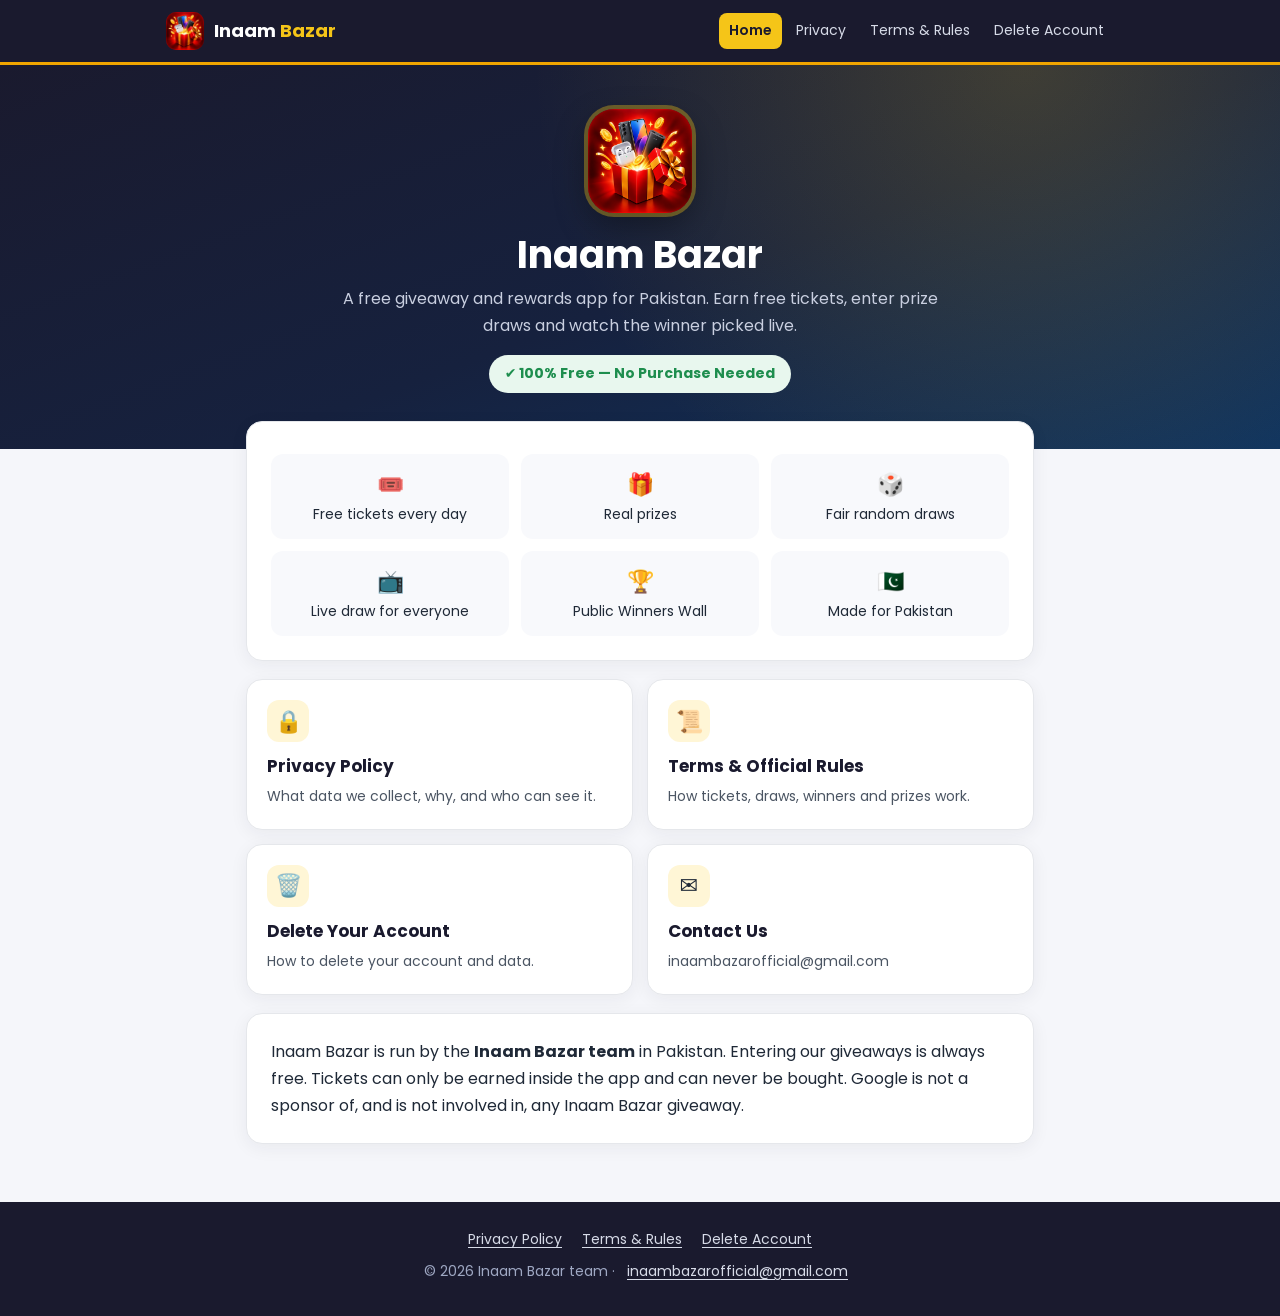
==== index.html @ 87948e8a "Add official website: home, privacy policy, terms & official rules, delete account Co-Authored-By: C" ====
<!doctype html>
<html lang="en">
<head>
  <meta charset="utf-8">
  <meta name="viewport" content="width=device-width, initial-scale=1">
  <title>Inaam Bazar — Free Giveaways for Pakistan</title>
  <meta name="description" content="Inaam Bazar is a 100% free giveaway and rewards app for Pakistan. Earn free tickets, enter prize draws and watch winners live. No purchase needed.">
  <link rel="icon" type="image/png" href="logo.png">
  <link rel="preconnect" href="https://fonts.googleapis.com">
  <link rel="preconnect" href="https://fonts.gstatic.com" crossorigin>
  <link href="https://fonts.googleapis.com/css2?family=Poppins:wght@400;600;700&display=swap" rel="stylesheet">
  <link rel="stylesheet" href="style.css">
</head>
<body>
  <header class="topbar">
    <div class="topbar-inner">
      <a class="brand" href="./"><img src="logo.png" alt=""><span>Inaam <b>Bazar</b></span></a>
      <nav class="nav">
        <a href="./" class="active">Home</a>
        <a href="privacy.html">Privacy</a>
        <a href="terms.html">Terms &amp; Rules</a>
        <a href="delete-account.html">Delete Account</a>
      </nav>
    </div>
  </header>

  <div class="hero">
    <img class="hero-logo" src="logo.png" alt="Inaam Bazar logo">
    <h1>Inaam Bazar</h1>
    <p>A free giveaway and rewards app for Pakistan. Earn free tickets, enter prize draws and watch the winner picked live.</p>
    <div class="badge-free">✔ 100% Free — No Purchase Needed</div>
  </div>

  <main>
    <div class="card">
      <ul class="features">
        <li><b>🎟️</b>Free tickets every day</li>
        <li><b>🎁</b>Real prizes</li>
        <li><b>🎲</b>Fair random draws</li>
        <li><b>📺</b>Live draw for everyone</li>
        <li><b>🏆</b>Public Winners Wall</li>
        <li><b>🇵🇰</b>Made for Pakistan</li>
      </ul>
    </div>

    <div class="tiles">
      <a class="tile" href="privacy.html">
        <div class="icon">🔒</div>
        <h3>Privacy Policy</h3>
        <p>What data we collect, why, and who can see it.</p>
      </a>
      <a class="tile" href="terms.html">
        <div class="icon">📜</div>
        <h3>Terms &amp; Official Rules</h3>
        <p>How tickets, draws, winners and prizes work.</p>
      </a>
      <a class="tile" href="delete-account.html">
        <div class="icon">🗑️</div>
        <h3>Delete Your Account</h3>
        <p>How to delete your account and data.</p>
      </a>
      <a class="tile" href="mailto:inaambazarofficial@gmail.com">
        <div class="icon">✉️</div>
        <h3>Contact Us</h3>
        <p>inaambazarofficial@gmail.com</p>
      </a>
    </div>

    <div class="card" style="margin-top:18px">
      <p style="margin:0">Inaam Bazar is run by the <b>Inaam Bazar team</b> in Pakistan. Entering our giveaways is always free. Tickets can only be earned inside the app and can never be bought. Google is not a sponsor of, and is not involved in, any Inaam Bazar giveaway.</p>
    </div>
  </main>

  <footer>
    <a href="privacy.html">Privacy Policy</a>
    <a href="terms.html">Terms &amp; Rules</a>
    <a href="delete-account.html">Delete Account</a>
    <p>© 2026 Inaam Bazar team · <a href="mailto:inaambazarofficial@gmail.com">inaambazarofficial@gmail.com</a></p>
  </footer>
</body>
</html>
---- style.css ----
/* Inaam Bazar — official website styles */
:root {
  --navy: #1A1A2E;
  --navy-2: #16213E;
  --navy-3: #0F3460;
  --gold: #F0A500;
  --gold-bright: #F5C518;
  --red: #C0392B;
  --green: #1E8E4E;
  --green-bg: #E8F7EE;
  --ink: #1F2937;
  --ink-soft: #4B5563;
  --line: #E5E7EB;
  --page: #F5F6FA;
  --card: #FFFFFF;
  --radius: 16px;
}

* { box-sizing: border-box; }

html { scroll-behavior: smooth; }

body {
  margin: 0;
  font-family: "Poppins", system-ui, -apple-system, "Segoe UI", Roboto, sans-serif;
  color: var(--ink);
  background: var(--page);
  line-height: 1.7;
  font-size: 16px;
  -webkit-font-smoothing: antialiased;
}

a { color: var(--navy-3); text-underline-offset: 3px; }
a:hover { color: var(--red); }

/* ── Top bar ───────────────────────────────── */
.topbar {
  background: var(--navy);
  border-bottom: 3px solid var(--gold);
}
.topbar-inner {
  max-width: 980px;
  margin: 0 auto;
  padding: 12px 16px;
  display: flex;
  align-items: center;
  justify-content: space-between;
  gap: 12px;
  flex-wrap: wrap;
}
.brand {
  display: flex;
  align-items: center;
  gap: 10px;
  color: #fff;
  text-decoration: none;
  font-weight: 700;
  font-size: 18px;
}
.brand img { width: 38px; height: 38px; border-radius: 10px; }
.brand span b { color: var(--gold-bright); font-weight: 700; }
.brand:hover { color: #fff; }
.nav { display: flex; gap: 4px; flex-wrap: wrap; }
.nav a {
  color: #D7DBE8;
  text-decoration: none;
  font-size: 14px;
  padding: 6px 10px;
  border-radius: 8px;
}
.nav a:hover { color: #fff; background: rgba(255,255,255,0.08); }
.nav a.active { color: var(--navy); background: var(--gold-bright); font-weight: 600; }

/* ── Hero ──────────────────────────────────── */
.hero {
  background:
    radial-gradient(circle at 80% 0%, rgba(245,197,24,0.18), transparent 45%),
    linear-gradient(160deg, var(--navy) 0%, var(--navy-2) 55%, var(--navy-3) 100%);
  color: #fff;
  padding: 44px 16px 56px;
  text-align: center;
}
.hero h1 {
  margin: 10px 0 6px;
  font-size: clamp(26px, 5vw, 38px);
  line-height: 1.25;
}
.hero p { margin: 0 auto; max-width: 620px; color: #C9CFE0; }
.hero .updated { margin-top: 10px; font-size: 13px; color: #9FA8C3; }
.hero-logo {
  width: 104px; height: 104px;
  border-radius: 26px;
  box-shadow: 0 0 0 4px rgba(245,197,24,0.35), 0 12px 32px rgba(0,0,0,0.35);
}

.badge-free {
  display: inline-flex;
  align-items: center;
  gap: 8px;
  margin-top: 16px;
  padding: 7px 16px;
  border-radius: 999px;
  background: var(--green-bg);
  color: var(--green);
  font-weight: 700;
  font-size: 14px;
}

/* ── Content ───────────────────────────────── */
main {
  max-width: 820px;
  margin: -28px auto 0;
  padding: 0 16px 40px;
}

.card {
  background: var(--card);
  border: 1px solid var(--line);
  border-radius: var(--radius);
  padding: 24px;
  margin-bottom: 18px;
  box-shadow: 0 4px 18px rgba(26,26,46,0.06);
}

.summary {
  border-left: 5px solid var(--gold);
  background: #FFFBEB;
}
.summary h2 { margin-top: 0; font-size: 18px; }
.summary ul { margin: 0; padding-left: 20px; }
.summary li { margin: 4px 0; }

.toc ol { margin: 0; padding-left: 22px; columns: 2; column-gap: 28px; }
.toc li { margin: 3px 0; break-inside: avoid; }
.toc h2 { margin-top: 0; font-size: 18px; }

section.card h2 {
  margin: 0 0 8px;
  font-size: 20px;
  color: var(--navy);
  scroll-margin-top: 16px;
}
section.card h3 { font-size: 16px; margin: 16px 0 4px; color: var(--navy-3); }
section.card p { margin: 8px 0; }
section.card ul, section.card ol { margin: 8px 0; padding-left: 22px; }
section.card li { margin: 4px 0; }

.note {
  background: #F0F4FF;
  border: 1px solid #D6E0FF;
  border-radius: 12px;
  padding: 12px 14px;
  margin: 12px 0;
  font-size: 15px;
}
.note.warn { background: #FFF4F2; border-color: #F8D4CE; }
.note.ok { background: var(--green-bg); border-color: #BFE6CD; }

table {
  width: 100%;
  border-collapse: collapse;
  margin: 10px 0;
  font-size: 15px;
}
th, td {
  text-align: left;
  vertical-align: top;
  padding: 10px 10px;
  border-bottom: 1px solid var(--line);
}
th { background: #F8F9FC; font-weight: 600; color: var(--navy); }
.table-wrap { overflow-x: auto; }

/* ── Home page tiles ───────────────────────── */
.tiles {
  display: grid;
  grid-template-columns: repeat(2, 1fr);
  gap: 14px;
}
.tile {
  display: block;
  text-decoration: none;
  color: var(--ink);
  background: var(--card);
  border: 1px solid var(--line);
  border-radius: var(--radius);
  padding: 20px;
  box-shadow: 0 4px 18px rgba(26,26,46,0.06);
  transition: transform .15s ease, border-color .15s ease;
}
.tile:hover { transform: translateY(-2px); border-color: var(--gold); color: var(--ink); }
.tile .icon {
  width: 42px; height: 42px;
  border-radius: 12px;
  display: grid; place-items: center;
  font-size: 22px;
  background: #FFF6D6;
  margin-bottom: 10px;
}
.tile h3 { margin: 0 0 4px; font-size: 17px; color: var(--navy); }
.tile p { margin: 0; font-size: 14px; color: var(--ink-soft); }

.features {
  display: grid;
  grid-template-columns: repeat(3, 1fr);
  gap: 12px;
  margin: 8px 0 0;
  padding: 0;
  list-style: none;
}
.features li {
  background: #F8F9FC;
  border-radius: 12px;
  padding: 12px;
  font-size: 14px;
  text-align: center;
}
.features li b { display: block; font-size: 22px; }

.steps { counter-reset: step; list-style: none; padding-left: 0 !important; }
.steps li {
  counter-increment: step;
  position: relative;
  padding-left: 42px !important;
  margin: 12px 0 !important;
}
.steps li::before {
  content: counter(step);
  position: absolute;
  left: 0; top: 0;
  width: 28px; height: 28px;
  border-radius: 50%;
  background: var(--navy);
  color: var(--gold-bright);
  font-weight: 700;
  font-size: 14px;
  display: grid; place-items: center;
}

.btn {
  display: inline-block;
  background: var(--red);
  color: #fff;
  text-decoration: none;
  font-weight: 600;
  padding: 10px 18px;
  border-radius: 10px;
}
.btn:hover { background: #A93226; color: #fff; }

/* ── Footer ────────────────────────────────── */
footer {
  background: var(--navy);
  color: #9FA8C3;
  font-size: 14px;
  text-align: center;
  padding: 26px 16px 32px;
}
footer a { color: #D7DBE8; margin: 0 8px; }
footer a:hover { color: var(--gold-bright); }
footer p { margin: 8px 0 0; }

@media (max-width: 640px) {
  body { font-size: 15px; }
  .card { padding: 18px; }
  .tiles { grid-template-columns: 1fr; }
  .features { grid-template-columns: 1fr 1fr; }
  .toc ol { columns: 1; }
  .nav { width: 100%; }
  .nav a { font-size: 13px; padding: 5px 8px; }
}

@media print {
  .topbar, footer, .toc { display: none; }
  .hero { background: none; color: #000; padding: 10px; }
  .hero p, .hero .updated { color: #333; }
  main { margin-top: 0; }
  .card { box-shadow: none; }
}
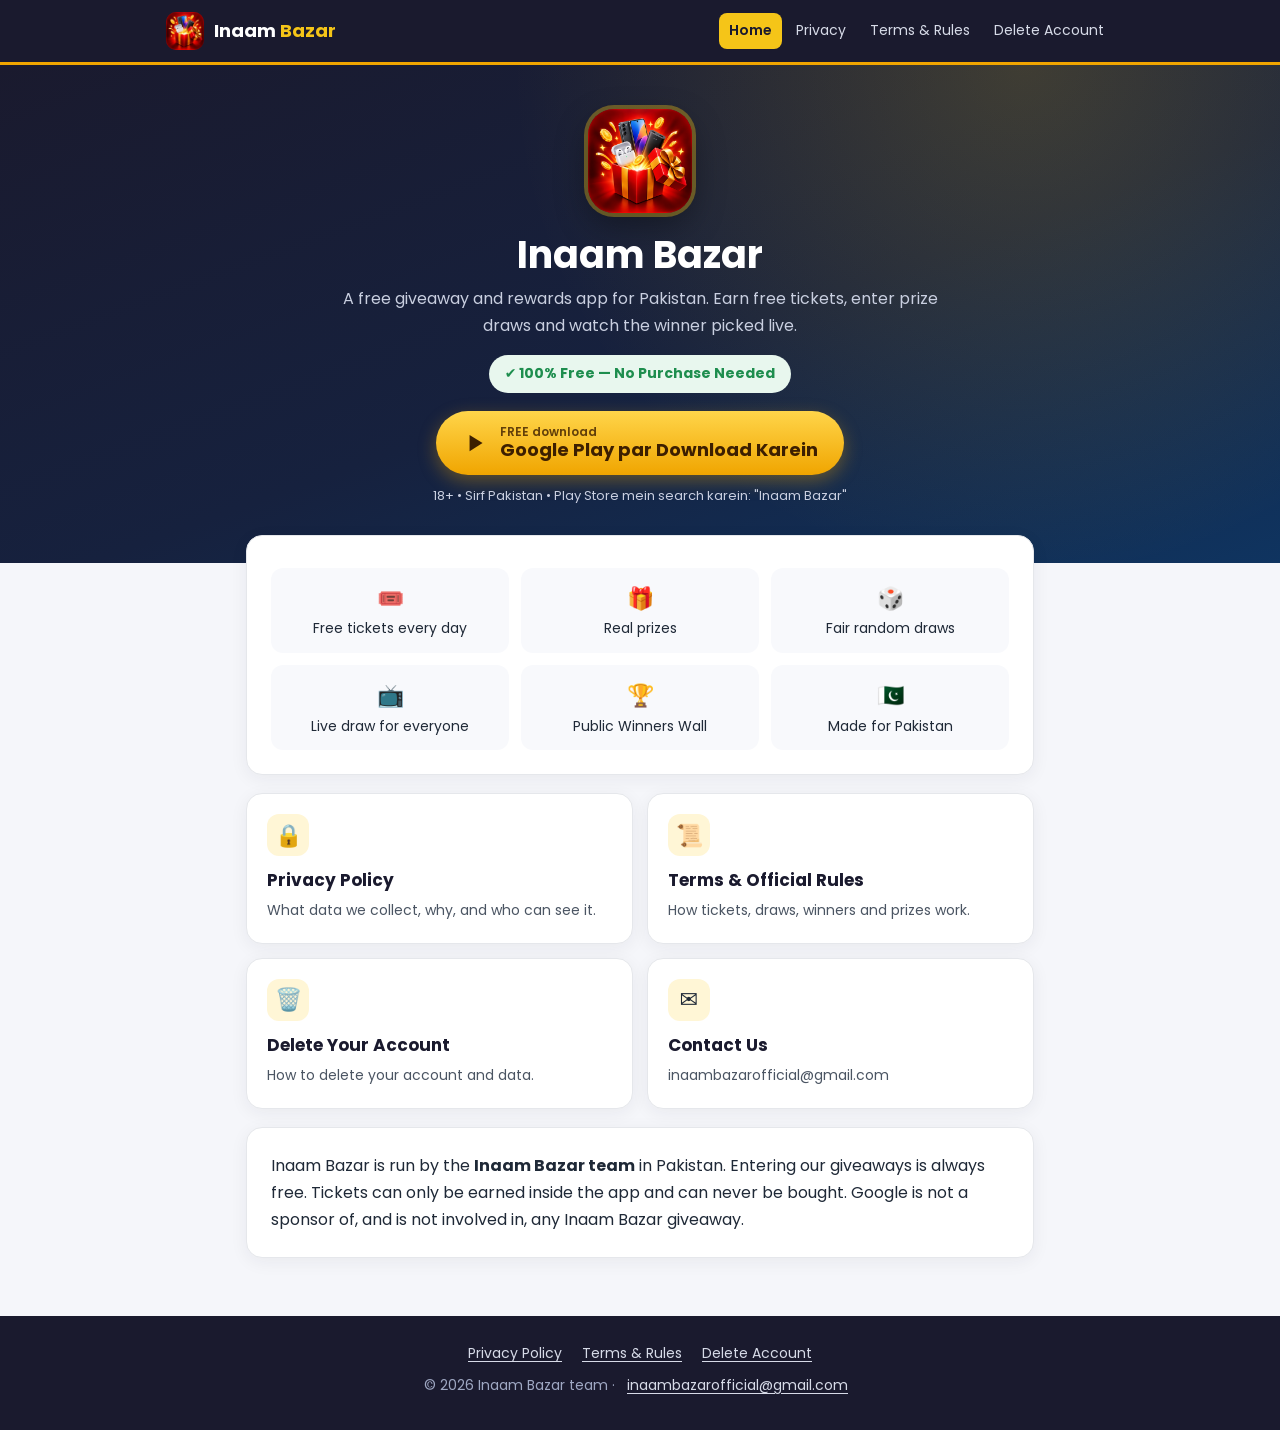
==== commit be06d83a: "Home page: big Google Play download button Co-Authored-By: Claude Opus 5.5 <noreply@anthropic.com> C" ====
--- a/index.html
+++ b/index.html
@@ -29,6 +29,13 @@
     <h1>Inaam Bazar</h1>
     <p>A free giveaway and rewards app for Pakistan. Earn free tickets, enter prize draws and watch the winner picked live.</p>
     <div class="badge-free">✔ 100% Free — No Purchase Needed</div>
+    <div>
+      <a class="play-btn" href="https://play.google.com/store/apps/details?id=com.inaambazar.inaam_bazar">
+        <svg viewBox="0 0 24 24" width="26" height="26" aria-hidden="true"><path d="M7 4.5v15l12-7.5z" fill="currentColor"/></svg>
+        <span><small>FREE download</small>Google Play par Download Karein</span>
+      </a>
+    </div>
+    <p class="play-note">18+ • Sirf Pakistan • Play Store mein search karein: "Inaam Bazar"</p>
   </div>
 
   <main>
--- a/style.css
+++ b/style.css
@@ -248,6 +248,27 @@
 }
 .btn:hover { background: #A93226; color: #fff; }
 
+/* Big "Download on Google Play" button (home page) */
+.play-btn {
+  display: inline-flex;
+  align-items: center;
+  gap: 12px;
+  margin-top: 18px;
+  padding: 14px 26px;
+  border-radius: 999px;
+  background: linear-gradient(180deg, #FFD54A, #F0A500);
+  color: #3D1F00;
+  text-decoration: none;
+  font-weight: 700;
+  font-size: 18px;
+  line-height: 1.2;
+  text-align: left;
+  box-shadow: 0 6px 18px rgba(240, 165, 0, 0.35);
+}
+.play-btn small { display: block; font-size: 12px; font-weight: 600; opacity: 0.8; }
+.play-btn:hover { filter: brightness(1.05); color: #3D1F00; }
+.hero .play-note { margin-top: 10px; font-size: 13px; color: #C9CFE0; }
+
 /* ── Footer ────────────────────────────────── */
 footer {
   background: var(--navy);
